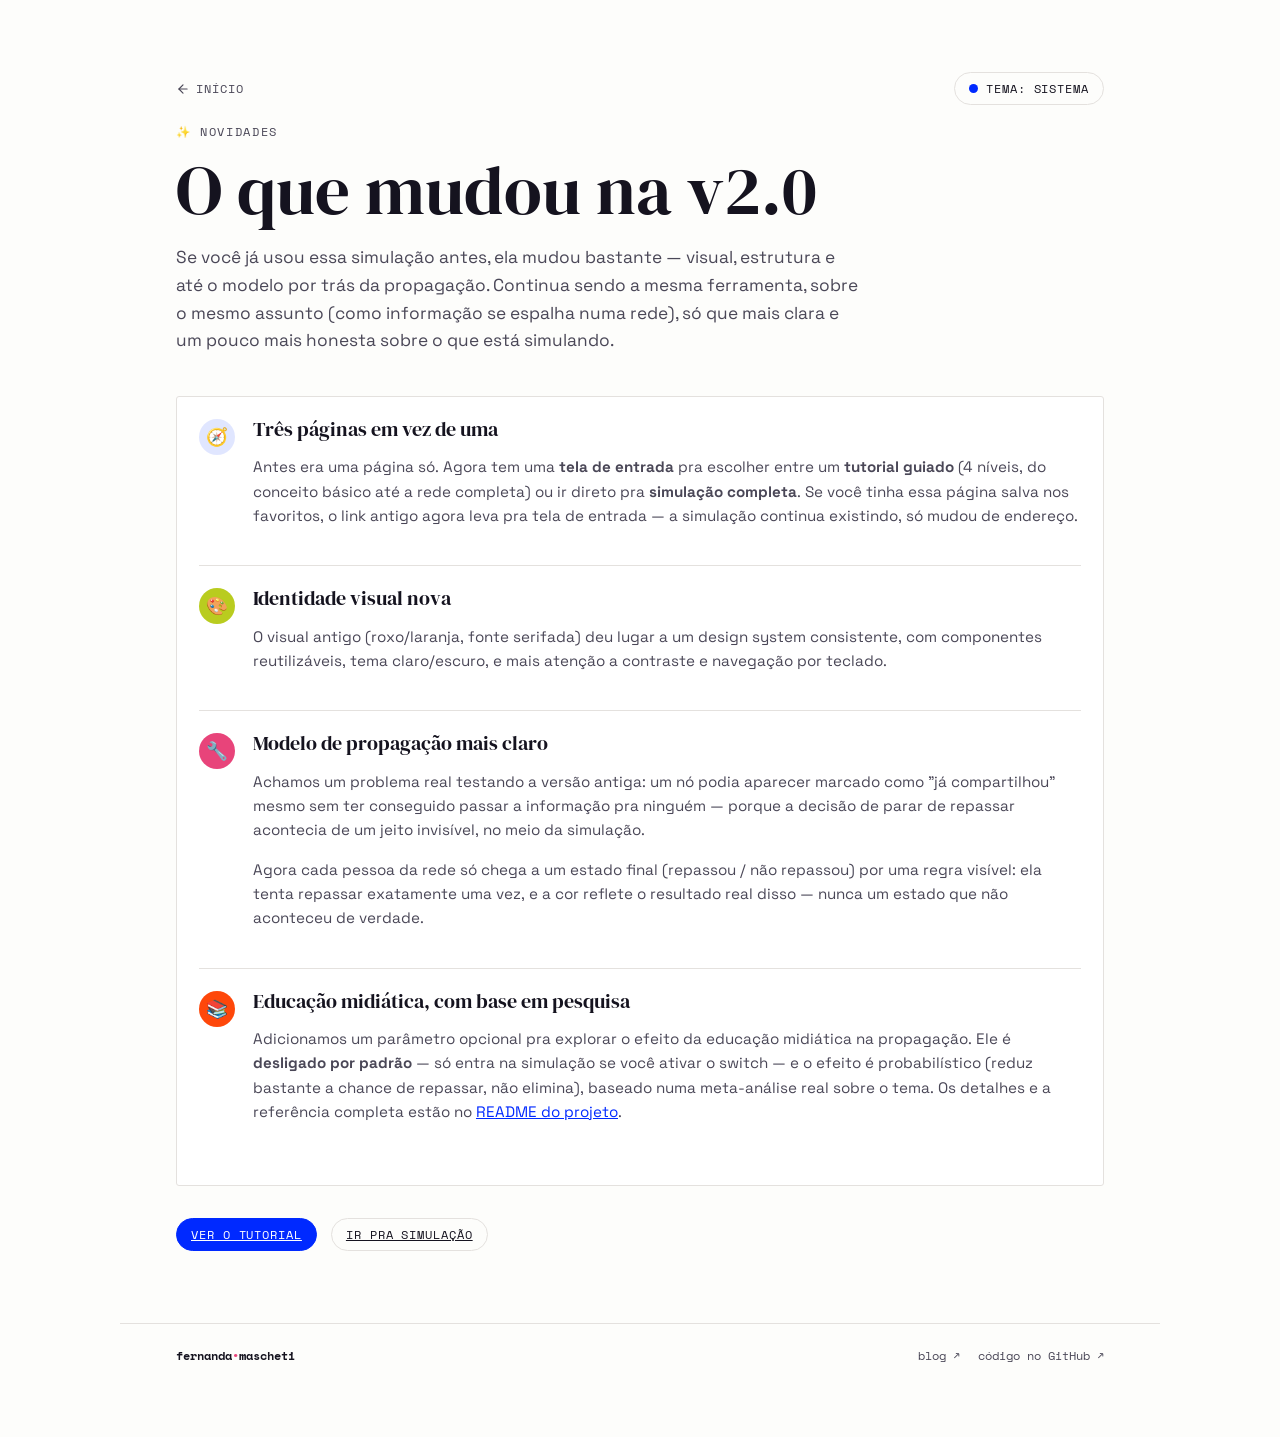
==== novidades.html @ b564b23a "v2.0: nova identidade visual, tutorial em niveis, e modelo de propagacao revisado - Reestrutura em 3" ====
<!DOCTYPE html>
<html lang="pt-br">
<head>
<meta charset="UTF-8">
<meta name="viewport" content="width=device-width, initial-scale=1.0">
<title>Novidades — Propagação de Informação</title>
<meta name="description" content="O que mudou na v2.0 da simulação de propagação de informação, e por quê.">
<link rel="preconnect" href="https://fonts.googleapis.com">
<link rel="preconnect" href="https://fonts.gstatic.com" crossorigin>
<link href="https://fonts.googleapis.com/css2?family=DM+Serif+Display:ital@0;1&family=Space+Grotesk:wght@400..700&family=Space+Mono:wght@400;700&display=swap" rel="stylesheet">
<link rel="stylesheet" href="global.css">
<link rel="stylesheet" href="components.css">
<link rel="stylesheet" href="novidades.css">
</head>
<body>

<svg style="display:none" aria-hidden="true">
  <defs>
    <symbol id="icon-arrow-left" viewBox="0 0 24 24" fill="none" stroke="currentColor" stroke-width="2" stroke-linecap="round" stroke-linejoin="round">
      <path d="M19 12H5"/><path d="m12 19-7-7 7-7"/>
    </symbol>
  </defs>
</svg>

<header class="wrap page-header">
  <div class="page-header-top">
    <a class="back-link" href="index.html"><svg class="icon" viewBox="0 0 24 24"><use href="#icon-arrow-left"/></svg>início</a>
    <button class="btn-pill" id="themeToggle" type="button">
      <span class="node-dot c-blue"></span> <span id="themeLabel">tema: sistema</span>
    </button>
  </div>
  <span class="eyebrow">✨ Novidades</span>
  <h1>O que mudou na v2.0</h1>
  <p class="lede">
    Se você já usou essa simulação antes, ela mudou bastante — visual, estrutura e até o modelo por trás da
    propagação. Continua sendo a mesma ferramenta, sobre o mesmo assunto (como informação se espalha numa rede),
    só que mais clara e um pouco mais honesta sobre o que está simulando.
  </p>
</header>

<main class="wrap">
  <div class="card">

    <div class="novidade">
      <div class="novidade-marca" style="background:hsl(228 100% 50% / .12); color:var(--brand-blue);">🧭</div>
      <div class="novidade-corpo">
        <h3>Três páginas em vez de uma</h3>
        <p>Antes era uma página só. Agora tem uma <strong>tela de entrada</strong> pra escolher entre um
        <strong>tutorial guiado</strong> (4 níveis, do conceito básico até a rede completa) ou ir direto pra
        <strong>simulação completa</strong>. Se você tinha essa página salva nos favoritos, o link antigo agora
        leva pra tela de entrada — a simulação continua existindo, só mudou de endereço.</p>
      </div>
    </div>

    <div class="novidade">
      <div class="novidade-marca" style="background:var(--lime); color:var(--lime-ink);">🎨</div>
      <div class="novidade-corpo">
        <h3>Identidade visual nova</h3>
        <p>O visual antigo (roxo/laranja, fonte serifada) deu lugar a um design system consistente, com
        componentes reutilizáveis, tema claro/escuro, e mais atenção a contraste e navegação por teclado.</p>
      </div>
    </div>

    <div class="novidade">
      <div class="novidade-marca" style="background:var(--pink); color:var(--pink-ink);">🔧</div>
      <div class="novidade-corpo">
        <h3>Modelo de propagação mais claro</h3>
        <p>Achamos um problema real testando a versão antiga: um nó podia aparecer marcado como "já compartilhou"
        mesmo sem ter conseguido passar a informação pra ninguém — porque a decisão de parar de repassar
        acontecia de um jeito invisível, no meio da simulação.</p>
        <p>Agora cada pessoa da rede só chega a um estado final (repassou / não repassou) por uma regra visível:
        ela tenta repassar exatamente uma vez, e a cor reflete o resultado real disso — nunca um estado que não
        aconteceu de verdade.</p>
      </div>
    </div>

    <div class="novidade">
      <div class="novidade-marca" style="background:var(--amber); color:var(--amber-ink);">📚</div>
      <div class="novidade-corpo">
        <h3>Educação midiática, com base em pesquisa</h3>
        <p>Adicionamos um parâmetro opcional pra explorar o efeito da educação midiática na propagação. Ele é
        <strong>desligado por padrão</strong> — só entra na simulação se você ativar o switch — e o efeito é
        probabilístico (reduz bastante a chance de repassar, não elimina), baseado numa meta-análise real sobre
        o tema. Os detalhes e a referência completa estão no
        <a href="https://github.com/femascheti/simulador-propagacao-informacao#-referência-científica">README do projeto</a>.</p>
      </div>
    </div>

  </div>

  <div class="novidades-footer-nav">
    <a class="btn-pill primary focus-ring" href="tutorial.html">Ver o tutorial</a>
    <a class="btn-pill focus-ring" href="simulacao.html">Ir pra simulação</a>
  </div>
</main>

<footer class="wrap site-footer">
  <span class="footer-brand">fernanda<span class="footer-dot">•</span>mascheti</span>
  <div class="site-footer-links">
    <a href="https://femascheti.com">blog ↗</a>
    <a href="https://github.com/femascheti/simulador-propagacao-informacao">código no GitHub ↗</a>
  </div>
</footer>

<script>
  (function () {
    const toggle = document.getElementById('themeToggle');
    const label = document.getElementById('themeLabel');
    const root = document.documentElement;
    const states = ['system', 'light', 'dark'];
    let stateIndex = 0;
    toggle.addEventListener('click', () => {
      stateIndex = (stateIndex + 1) % states.length;
      const s = states[stateIndex];
      if (s === 'system') { root.removeAttribute('data-theme'); label.textContent = 'tema: sistema'; }
      else { root.setAttribute('data-theme', s); label.textContent = 'tema: ' + (s === 'light' ? 'claro' : 'escuro'); }
    });
  })();
</script>
</body>
</html>
---- global.css ----
/* ============================================================
   Fernanda Mascheti — Design Tokens (global.css)
   Extraído do artifact "Sistema de Identidade v01"
   (https://claude.ai/code/artifact/1e1ac895-8201-4791-9dce-32bb46d02f50)
   ============================================================ */

/* ---------- fonts ----------
   DM Serif Display, Space Grotesk e Space Mono são carregadas via
   Google Fonts (<link> no <head> de cada página). Não declarar
   @font-face local aqui sem os arquivos correspondentes em /fonts —
   uma declaração local com o mesmo family/weight que falha ao
   carregar (404) some com a fonte inteira em vez de cair pro
   Google Fonts, porque o navegador não faz fallback entre
   @font-face concorrentes, só pro próximo da font-family da regra. */

/* ---------- color tokens ---------- */
:root {
  --paper: #fdfdfb;
  --paper-raised: #ffffff;
  --ink: #15131f;
  --ink-soft: #4a4757;
  --line: #e4e1de;

  --brand-blue: #0029ff;
  --brand-blue-ink: #ffffff;
  --lime: #b9cc1f;
  --lime-ink: #24280a;
  --pink: #e8447a;
  --pink-ink: #fff0f4;
  --amber: #fe470a;
  --amber-ink: #2a0a00;
  --sky: #9dcff0;
  --sky-ink: #072843;
  --sun: #fef76d;
  --sun-ink: #2a2400;

  --shadow: 220 20% 10%;
  --radius: 3px;

  /* elevação (superfícies levantadas: card hover, toast, dropdown, dialog) */
  --elevation-1: 0 1px 2px hsl(var(--shadow) / 0.06), 0 1px 1px hsl(var(--shadow) / 0.04);
  --elevation-2: 0 8px 20px -4px hsl(var(--shadow) / 0.14), 0 2px 6px -2px hsl(var(--shadow) / 0.08);
  --elevation-3: 0 20px 50px -12px hsl(var(--shadow) / 0.35);

  /* anel de foco compartilhado por botões, inputs e controles */
  --focus-ring: 0 0 0 3px hsl(228 100% 50% / 0.18);

  /* spacing scale (extraída dos paddings/gaps usados no artifact) */
  --space-1: 8px;
  --space-2: 12px;
  --space-3: 14px;
  --space-4: 18px;
  --space-5: 22px;
  --space-6: 24px;
  --space-7: 32px;
  --space-8: clamp(20px, 5vw, 56px);   /* padding lateral de página */
  --space-9: clamp(40px, 7vw, 72px);   /* padding vertical de seção */
  --space-10: clamp(50px, 9vw, 96px);  /* padding vertical do hero */

  /* type scale */
  --text-xs: 0.72rem;   /* eyebrow, .theme-toggle, labels mono */
  --text-sm: 0.78rem;   /* .card .tag, notas pequenas */
  --text-sm-alt: 0.82rem; /* .chip, swatch-meta .name */
  --text-base: 0.95rem; /* wordmark */
  --text-md: 1.05rem;   /* corpo padrão / type-sample-body */
  --text-lg: 1.08rem;   /* hero lede */
  --text-h2: clamp(1.5rem, 3vw, 2rem);      /* section-head h2 */
  --text-display-sm: clamp(1.6rem, 3.4vw, 2.5rem); /* type specimen display */
  --text-hero: clamp(2.4rem, 6vw, 4.3rem);  /* hero h1 */

  --max-content: 1040px; /* .wrap max-width */
}

@media (prefers-color-scheme: dark) {
  :root {
    --paper: #131226;
    --paper-raised: #1b1a33;
    --ink: #f3f1ff;
    --ink-soft: #b3aecf;
    --line: #322f52;
    --brand-blue: #0029ff;
    --brand-blue-ink: #ffffff;
    --lime: #d7ec3f;
    --lime-ink: #1b1e05;
    --pink: #ff7aa8;
    --pink-ink: #2a0714;
    --amber: #fe470a;
    --amber-ink: #2a0a00;
    --sky: #9dcff0;
    --sky-ink: #072843;
    --sun: #fef76d;
    --sun-ink: #2a2400;
  }
}
:root[data-theme='dark'] {
  --paper: #131226;
  --paper-raised: #1b1a33;
  --ink: #f3f1ff;
  --ink-soft: #b3aecf;
  --line: #322f52;
  --brand-blue: #0029ff;
  --brand-blue-ink: #ffffff;
  --lime: #d7ec3f;
  --lime-ink: #1b1e05;
  --pink: #ff7aa8;
  --pink-ink: #2a0714;
  --amber: #fe470a;
  --amber-ink: #2a0a00;
  --sky: #9dcff0;
  --sky-ink: #072843;
  --sun: #fef76d;
  --sun-ink: #2a2400;
}
:root[data-theme='light'] {
  --paper: #fdfdfb;
  --paper-raised: #ffffff;
  --ink: #15131f;
  --ink-soft: #4a4757;
  --line: #e4e1de;
  --brand-blue: #0029ff;
  --brand-blue-ink: #ffffff;
  --lime: #b9cc1f;
  --lime-ink: #24280a;
  --pink: #e8447a;
  --pink-ink: #fff0f4;
  --amber: #fe470a;
  --amber-ink: #2a0a00;
  --sky: #9dcff0;
  --sky-ink: #072843;
  --sun: #fef76d;
  --sun-ink: #2a2400;
}

/* ---------- base reset & typography ---------- */
* { box-sizing: border-box; }

html, body {
  margin: 0;
  background: var(--paper);
  color: var(--ink);
  font-family: 'Space Grotesk', ui-sans-serif, sans-serif;
  -webkit-font-smoothing: antialiased;
  overflow-x: hidden;
  transition: background .3s ease, color .3s ease;
}

::selection { background: var(--lime); color: var(--lime-ink); }

a { color: var(--brand-blue); }

h1, h2, h3 {
  font-family: 'DM Serif Display', ui-serif, Georgia, serif;
  font-weight: 400;
  line-height: 1.05;
  text-wrap: balance;
  margin: 0;
}

.eyebrow {
  font-family: 'Space Mono', ui-monospace, monospace;
  font-size: var(--text-xs);
  letter-spacing: 0.14em;
  text-transform: uppercase;
  color: var(--ink-soft);
}

.wrap {
  max-width: var(--max-content);
  margin: 0 auto;
  padding: 0 var(--space-8);
}

/* ---------- border radius tokens em uso ---------- */
.radius-card { border-radius: var(--radius); }   /* cards, swatches */
.radius-pill { border-radius: 999px; }           /* botões, chips, toggle */
.radius-circle { border-radius: 50%; }           /* dots do grafo, avatar */

/* ---------- componentes-base (tokens aplicados) ---------- */

/* dot/node — usado no motivo de constelação (hero, chips, bullets de tag) */
.node-dot {
  display: inline-block;
  width: 9px;
  height: 9px;
  border-radius: 50%;
}
.node-dot.c-lime  { background: var(--lime); }
.node-dot.c-pink  { background: var(--pink); }
.node-dot.c-amber { background: var(--amber); }
.node-dot.c-sky   { background: var(--sky); }
.node-dot.c-sun   { background: var(--sun); }
.node-dot.c-blue  { background: var(--brand-blue); }
.node-dot.c-paper { background: var(--paper-raised); border: 1px solid var(--ink-soft); }

/* chip / badge (tags de categoria: Design Instrucional, Dados, Produto...) */
.chip {
  display: inline-flex;
  align-items: center;
  gap: var(--space-1);
  padding: 9px 16px 9px 12px;
  border-radius: 999px;
  border: 1px solid var(--line);
  font-family: 'Space Mono', monospace;
  font-size: var(--text-sm-alt);
  background: var(--paper-raised);
}

/* card de projeto/categoria */
.card {
  position: relative;
  border: 1px solid var(--line);
  border-radius: var(--radius);
  padding: var(--space-5) var(--space-5) var(--space-6);
  background: var(--paper-raised);
  transition: border-color .2s ease, transform .2s ease;
}
.card:hover { transform: translateY(-3px); box-shadow: var(--elevation-2); }

/* botão pill (ex: toggle de tema, CTA outline) */
.btn-pill {
  font-family: 'Space Mono', monospace;
  font-size: var(--text-xs);
  letter-spacing: 0.08em;
  text-transform: uppercase;
  background: none;
  border: 1px solid var(--line);
  color: var(--ink);
  padding: 7px 14px;
  border-radius: 999px;
  cursor: pointer;
  display: inline-flex;
  align-items: center;
  gap: var(--space-1);
}
.btn-pill:hover { border-color: var(--ink-soft); }
.btn-pill:focus { outline: none; }
.btn-pill:focus-visible { border-color: var(--brand-blue); box-shadow: var(--focus-ring); }
.btn-pill:disabled { opacity: 0.5; cursor: not-allowed; }
.btn-pill:disabled:hover { border-color: var(--line); }

/* variante preenchida — ação principal */
.btn-pill.primary { background: var(--brand-blue); color: var(--brand-blue-ink); border-color: var(--brand-blue); }
.btn-pill.primary:hover { background: var(--brand-blue); border-color: var(--brand-blue); filter: brightness(0.92); }
.btn-pill.primary:disabled:hover { filter: none; }
---- components.css ----
/* ============================================================
   Fernanda Mascheti — Design System (components.css)
   Componentes de UI construídos sobre os tokens de global.css.
   Adaptados visualmente do shadcn/ui pro sistema de identidade
   (DM Serif Display / Space Grotesk / Space Mono, radius=3px,
   pills=999px, paleta lime/pink/amber/sky/sun sobre brand-blue).
   Importar global.css ANTES deste arquivo.
   ============================================================ */

/* ---------- ícones (sprite Lucide definido em design-system.html) ---------- */
.icon {
  width: 16px; height: 16px;
  flex: none;
  display: inline-block;
  vertical-align: middle;
}

/* ---------- foco (padrão compartilhado por inputs, botões e controles) ----------
   outline vai pra none incondicionalmente em :focus (clique de mouse não deve
   mostrar o outline nativo do navegador, que ignora nosso border-radius); o
   anel customizado só aparece em :focus-visible (navegação por teclado). */
.focus-ring:focus,
.checkbox input:focus ~ .checkbox-box,
.switch input:focus ~ .switch-track,
.input:focus,
.textarea:focus,
.select:focus,
.slider input[type="range"]:focus,
.carousel-btn:focus,
.carousel-dot:focus,
.dialog-close:focus,
.calendar-nav:focus,
.calendar-day:focus,
.toast-close:focus,
.tabs-trigger:focus,
.accordion-trigger:focus,
.sidebar-item:focus,
.stepper-btn:focus {
  outline: none;
}
.focus-ring:focus-visible,
.checkbox input:focus-visible ~ .checkbox-box,
.switch input:focus-visible ~ .switch-track,
.input:focus-visible,
.textarea:focus-visible,
.select:focus-visible,
.slider input[type="range"]:focus-visible,
.carousel-btn:focus-visible,
.carousel-dot:focus-visible,
.dialog-close:focus-visible,
.calendar-nav:focus-visible,
.calendar-day:focus-visible,
.toast-close:focus-visible,
.tabs-trigger:focus-visible,
.accordion-trigger:focus-visible,
.sidebar-item:focus-visible,
.stepper-btn:focus-visible {
  border-color: var(--brand-blue);
  box-shadow: var(--focus-ring);
}

/* ============================================================
   CALENDAR (movido de design-system.html — era componente real,
   não markup de demonstração da página)
   ============================================================ */
.calendar {
  background: var(--paper-raised);
  border: 1px solid var(--line);
  border-radius: var(--radius);
  padding: var(--space-4);
  width: fit-content;
}
.calendar-header {
  display: flex;
  align-items: center;
  justify-content: space-between;
  gap: var(--space-3);
  margin-bottom: var(--space-3);
}
.calendar-title {
  font-family: 'Space Grotesk', sans-serif;
  font-weight: 700;
  font-size: var(--text-base);
  text-transform: capitalize;
}
.calendar-nav {
  width: 26px; height: 26px;
  border-radius: 50%;
  border: 1px solid var(--line);
  background: none;
  color: var(--ink);
  cursor: pointer;
  display: flex;
  align-items: center;
  justify-content: center;
  font-size: 0.9rem;
  line-height: 1;
  padding: 0;
}
.calendar-nav:hover { border-color: var(--ink-soft); }
.calendar-grid {
  display: grid;
  grid-template-columns: 30px repeat(7, 32px);
  gap: 2px;
}
.calendar-weekhead, .calendar-weeknum {
  font-family: 'Space Mono', monospace;
  font-size: var(--text-xs);
  color: var(--ink-soft);
  text-align: center;
  display: flex;
  align-items: center;
  justify-content: center;
}
.calendar-weekhead { text-transform: uppercase; padding-bottom: 4px; }
.calendar-weeknum { border-right: 1px solid var(--line); margin-right: 2px; }
.calendar-day {
  width: 32px; height: 32px;
  border: 1px solid transparent;
  background: none;
  border-radius: 50%;
  font-family: 'Space Mono', monospace;
  font-size: var(--text-sm-alt);
  color: var(--ink);
  cursor: pointer;
  display: flex;
  align-items: center;
  justify-content: center;
}
.calendar-day:hover { background: var(--line); }
.calendar-day.outside { color: var(--ink-soft); opacity: 0.45; }
.calendar-day.today { border-color: var(--brand-blue); font-weight: 700; }
.calendar-day.selected { background: var(--brand-blue); color: var(--brand-blue-ink); font-weight: 700; }
.calendar-legend {
  display: flex;
  flex-wrap: wrap;
  gap: var(--space-4);
  margin-top: var(--space-3);
  font-family: 'Space Mono', monospace;
  font-size: var(--text-xs);
  color: var(--ink-soft);
}
.calendar-legend .swatch-dot {
  display: inline-block;
  width: 9px; height: 9px;
  border-radius: 50%;
  margin-right: 5px;
  vertical-align: middle;
}

/* ============================================================
   CHECKBOX
   ============================================================ */
.checkbox {
  display: inline-flex;
  align-items: center;
  gap: var(--space-2);
  cursor: pointer;
  font-size: var(--text-md);
  color: var(--ink);
}
.checkbox input {
  position: absolute;
  width: 1px; height: 1px;
  margin: -1px;
  overflow: hidden;
  clip: rect(0,0,0,0);
}
.checkbox-box {
  flex: none;
  width: 18px; height: 18px;
  border: 1px solid var(--line);
  border-radius: var(--radius);
  background: var(--paper-raised);
  display: flex;
  align-items: center;
  justify-content: center;
  transition: background .15s ease, border-color .15s ease;
}
.checkbox-box svg {
  width: 12px; height: 12px;
  opacity: 0;
  transform: scale(0.6);
  transition: opacity .12s ease, transform .12s ease;
}
.checkbox:hover .checkbox-box { border-color: var(--ink-soft); }
.checkbox input:checked ~ .checkbox-box {
  background: var(--pink);
  border-color: var(--pink);
}
.checkbox:hover input:checked ~ .checkbox-box { border-color: var(--pink); filter: brightness(0.92); }
.checkbox input:checked ~ .checkbox-box svg { opacity: 1; transform: scale(1); }
.checkbox input:disabled ~ .checkbox-box { opacity: 0.5; cursor: not-allowed; }
.checkbox:has(input:disabled) { cursor: not-allowed; color: var(--ink-soft); }
.checkbox:has(input:disabled):hover .checkbox-box { border-color: var(--line); }

/* ============================================================
   CARD — subcomponentes (o .card base já existe em global.css)
   ============================================================ */
.card-header { margin-bottom: var(--space-3); }
.card-title {
  font-family: 'DM Serif Display', serif;
  font-weight: 400;
  font-size: 1.4rem;
  margin: 0;
}
.card-description {
  font-size: var(--text-sm);
  color: var(--ink-soft);
  margin-top: var(--space-1);
  line-height: 1.5;
}
.card-content { font-size: var(--text-base); color: var(--ink-soft); line-height: 1.55; }
.card-footer {
  display: flex;
  align-items: center;
  gap: var(--space-3);
  margin-top: var(--space-5);
  padding-top: var(--space-4);
  border-top: 1px solid var(--line);
}

/* ============================================================
   CAROUSEL
   ============================================================ */
.carousel { position: relative; }
.carousel-viewport { overflow: hidden; }
.carousel-track {
  display: flex;
  transition: transform .35s ease;
}
.carousel-slide { flex: 0 0 100%; min-width: 0; }
.carousel-controls {
  display: flex;
  align-items: center;
  justify-content: space-between;
  margin-top: var(--space-4);
}
.carousel-btn {
  width: 32px; height: 32px;
  border-radius: 50%;
  border: 1px solid var(--line);
  background: var(--paper-raised);
  color: var(--ink);
  cursor: pointer;
  display: flex;
  align-items: center;
  justify-content: center;
  font-size: 1rem;
  line-height: 1;
}
.carousel-btn:hover { border-color: var(--ink-soft); }
.carousel-btn:disabled { opacity: 0.35; cursor: not-allowed; }
.carousel-dots { display: flex; gap: 7px; }
.carousel-dot {
  width: 7px; height: 7px;
  border-radius: 50%;
  border: none;
  background: var(--line);
  cursor: pointer;
  padding: 0;
}
.carousel-dot:hover { background: var(--ink-soft); }
.carousel-dot.active { background: var(--amber); }
.carousel-dot.active:hover { background: var(--amber); filter: brightness(0.9); }

/* ============================================================
   ALERT
   ============================================================ */
.alert {
  display: flex;
  gap: var(--space-3);
  border: 1px solid var(--line);
  border-radius: var(--radius);
  background: var(--paper-raised);
  padding: var(--space-4) var(--space-5);
  border-left: 3px solid var(--brand-blue);
}
.alert-icon { flex: none; width: 18px; height: 18px; margin-top: 2px; color: var(--brand-blue); }
.alert-title {
  font-family: 'Space Grotesk', sans-serif;
  font-weight: 700;
  font-size: var(--text-base);
  margin: 0;
}
.alert-description {
  font-size: var(--text-sm);
  color: var(--ink-soft);
  margin-top: 2px;
  line-height: 1.5;
}
.alert.alert-destructive { border-left-color: var(--pink); }
.alert.alert-destructive .alert-icon { color: var(--pink); }
.alert.alert-success { border-left-color: var(--lime); }
.alert.alert-success .alert-icon { color: var(--lime); }
.alert.alert-warning { border-left-color: var(--amber); }
.alert.alert-warning .alert-icon { color: var(--amber); }

/* ============================================================
   ACCORDION
   ============================================================ */
.accordion { border-top: 1px solid var(--line); }
.accordion-item { border-bottom: 1px solid var(--line); }
.accordion-trigger {
  width: 100%;
  display: flex;
  align-items: center;
  justify-content: space-between;
  gap: var(--space-3);
  background: none;
  border: none;
  cursor: pointer;
  padding: var(--space-4) 2px;
  font-family: 'Space Grotesk', sans-serif;
  font-size: var(--text-md);
  font-weight: 700;
  color: var(--ink);
  text-align: left;
}
.accordion-trigger:hover { color: var(--brand-blue); }
.accordion-trigger:hover .chevron { color: var(--brand-blue); }
.accordion-trigger .chevron {
  flex: none;
  width: 14px; height: 14px;
  transition: transform .2s ease;
  color: var(--ink-soft);
}
.accordion-item.open .accordion-trigger .chevron { transform: rotate(180deg); }
.accordion-panel {
  display: grid;
  grid-template-rows: 0fr;
  transition: grid-template-rows .2s ease;
}
.accordion-item.open .accordion-panel { grid-template-rows: 1fr; }
.accordion-panel-inner { overflow: hidden; }
.accordion-content {
  padding: 0 2px var(--space-4);
  font-size: var(--text-base);
  color: var(--ink-soft);
  line-height: 1.6;
}

/* ============================================================
   AVATAR
   ============================================================ */
.avatar {
  position: relative;
  flex: none;
  width: 40px; height: 40px;
  border-radius: 50%;
  overflow: hidden;
  background: var(--line);
  display: inline-flex;
  align-items: center;
  justify-content: center;
}
.avatar img { width: 100%; height: 100%; object-fit: cover; }
.avatar-fallback {
  font-family: 'Space Mono', monospace;
  font-size: var(--text-sm);
  font-weight: 700;
  color: var(--ink-soft);
}
.avatar-group { display: flex; }
.avatar-group .avatar { border: 2px solid var(--paper); margin-left: -10px; }
.avatar-group .avatar:first-child { margin-left: 0; }
.avatar.sm { width: 28px; height: 28px; }
.avatar.lg { width: 56px; height: 56px; }

/* ============================================================
   BUTTON GROUP
   ============================================================ */
.btn-group {
  display: inline-flex;
  align-self: flex-start;
  border: 1px solid var(--line);
  border-radius: 999px;
  overflow: hidden;
}
.btn-group .btn-pill {
  border: none;
  border-radius: 0;
  position: relative;
}
.btn-group .btn-pill:not(:last-child)::after {
  content: '';
  position: absolute;
  right: 0; top: 20%;
  height: 60%;
  width: 1px;
  background: var(--line);
}
.btn-group .btn-pill.active { background: var(--brand-blue); color: var(--brand-blue-ink); }

/* ============================================================
   BUBBLE (chat message)
   ============================================================ */
.bubble-row { display: flex; margin-bottom: var(--space-2); }
.bubble-row.out { justify-content: flex-end; }
.bubble {
  max-width: 70%;
  padding: var(--space-2) var(--space-3);
  border-radius: 14px;
  font-size: var(--text-base);
  line-height: 1.45;
  background: var(--paper-raised);
  border: 1px solid var(--line);
  border-bottom-left-radius: 3px;
}
.bubble-row.out .bubble {
  background: var(--brand-blue);
  color: var(--brand-blue-ink);
  border-color: var(--brand-blue);
  border-bottom-left-radius: 14px;
  border-bottom-right-radius: 3px;
}
.bubble-meta {
  display: block;
  font-family: 'Space Mono', monospace;
  font-size: var(--text-xs);
  color: var(--ink-soft);
  margin-top: 3px;
  opacity: 0.8;
}
.bubble-row.out .bubble-meta { color: var(--brand-blue-ink); opacity: 0.75; }

/* ============================================================
   DIALOG
   ============================================================ */
.dialog-overlay {
  position: fixed; inset: 0;
  background: hsl(var(--shadow) / 0.45);
  display: none;
  align-items: center;
  justify-content: center;
  padding: var(--space-5);
  z-index: 100;
}
.dialog-overlay.open { display: flex; }
.dialog {
  width: 100%;
  max-width: 420px;
  background: var(--paper-raised);
  border: 1px solid var(--line);
  border-radius: var(--radius);
  padding: var(--space-6);
  box-shadow: var(--elevation-3);
}
.dialog-header { margin-bottom: var(--space-4); }
.dialog-title {
  font-family: 'DM Serif Display', serif;
  font-weight: 400;
  font-size: 1.5rem;
  margin: 0;
}
.dialog-description { font-size: var(--text-sm); color: var(--ink-soft); margin-top: var(--space-1); line-height: 1.5; }
.dialog-body { font-size: var(--text-base); color: var(--ink-soft); line-height: 1.55; }
.dialog-footer {
  display: flex;
  justify-content: flex-end;
  gap: var(--space-3);
  margin-top: var(--space-6);
}
.dialog-close {
  position: absolute;
  top: var(--space-4); right: var(--space-4);
  width: 26px; height: 26px;
  border-radius: 50%;
  border: 1px solid var(--line);
  background: none;
  color: var(--ink);
  cursor: pointer;
  display: flex; align-items: center; justify-content: center;
}
.dialog { position: relative; }
.dialog-close:hover { border-color: var(--ink-soft); }

/* ============================================================
   FIELD (wrapper de formulário: label + control + help/error)
   ============================================================ */
.field { display: flex; flex-direction: column; gap: var(--space-3); }
.field-label {
  font-family: 'Space Grotesk', sans-serif;
  font-size: var(--text-sm-alt);
  font-weight: 700;
  color: var(--ink);
}
.field-label .optional {
  font-family: 'Space Mono', monospace;
  font-weight: 400;
  font-size: var(--text-xs);
  color: var(--ink-soft);
  text-transform: uppercase;
  margin-left: 6px;
}
.field-description { font-size: var(--text-sm); color: var(--ink-soft); line-height: 1.4; }
.field-error { font-size: var(--text-sm); color: var(--pink); line-height: 1.4; }
.field.has-error .input,
.field.has-error .textarea { border-color: var(--pink); }

/* ============================================================
   INPUT
   ============================================================ */
.input {
  width: 100%;
  font-family: 'Space Grotesk', sans-serif;
  font-size: var(--text-base);
  color: var(--ink);
  background: var(--paper-raised);
  border: 1px solid var(--line);
  border-radius: var(--radius);
  padding: 10px 12px;
  transition: border-color .15s ease, box-shadow .15s ease;
}
.input:hover:not(:disabled):not(:focus-visible) { border-color: var(--ink-soft); }
.input::placeholder { color: var(--ink-soft); opacity: 0.75; }
.input:disabled { opacity: 0.55; cursor: not-allowed; }
.input-group { position: relative; display: flex; align-items: center; }
.input-group .input { padding-left: 34px; }
.input-group .input-icon {
  position: absolute; left: 11px;
  width: 15px; height: 15px;
  color: var(--ink-soft);
  pointer-events: none;
}

/* ============================================================
   SELECT
   ============================================================ */
.select-wrap { position: relative; display: flex; }
.select {
  width: 100%;
  appearance: none;
  -webkit-appearance: none;
  font-family: 'Space Grotesk', sans-serif;
  font-size: var(--text-base);
  color: var(--ink);
  background: var(--paper-raised);
  border: 1px solid var(--line);
  border-radius: var(--radius);
  padding: 10px 34px 10px 12px;
  cursor: pointer;
  transition: border-color .15s ease, box-shadow .15s ease;
}
.select-wrap .icon {
  position: absolute;
  right: 11px; top: 50%;
  transform: translateY(-50%);
  color: var(--ink-soft);
  pointer-events: none;
}
.select:hover:not(:disabled):not(:focus-visible) { border-color: var(--ink-soft); }
.select:disabled { opacity: 0.55; cursor: not-allowed; }
.select:disabled ~ .icon { opacity: 0.55; }

/* ============================================================
   TEXTAREA
   ============================================================ */
.textarea {
  width: 100%;
  min-height: 96px;
  resize: vertical;
  font-family: 'Space Grotesk', sans-serif;
  font-size: var(--text-base);
  color: var(--ink);
  background: var(--paper-raised);
  border: 1px solid var(--line);
  border-radius: var(--radius);
  padding: 10px 12px;
  line-height: 1.5;
  transition: border-color .15s ease, box-shadow .15s ease;
}
.textarea:hover:not(:disabled):not(:focus-visible) { border-color: var(--ink-soft); }
.textarea::placeholder { color: var(--ink-soft); opacity: 0.75; }
.textarea:disabled { opacity: 0.55; cursor: not-allowed; resize: none; }

/* ============================================================
   SWITCH
   ============================================================ */
.switch {
  display: inline-flex;
  align-items: center;
  gap: var(--space-2);
  cursor: pointer;
  font-size: var(--text-md);
}
.switch input {
  position: absolute;
  width: 1px; height: 1px;
  margin: -1px;
  overflow: hidden;
  clip: rect(0,0,0,0);
}
.switch-track {
  flex: none;
  width: 38px; height: 22px;
  border-radius: 999px;
  background: var(--line);
  border: 1px solid var(--line);
  position: relative;
  transition: background .15s ease, border-color .15s ease;
}
.switch-thumb {
  position: absolute;
  top: 2px; left: 2px;
  width: 16px; height: 16px;
  border-radius: 50%;
  background: var(--paper-raised);
  box-shadow: 0 1px 2px hsl(var(--shadow) / 0.3);
  transition: transform .15s ease;
}
.switch:hover .switch-track { border-color: var(--ink-soft); }
.switch input:checked ~ .switch-track { background: var(--lime); border-color: var(--lime); }
.switch:hover input:checked ~ .switch-track { filter: brightness(0.94); border-color: var(--lime); }
.switch input:checked ~ .switch-track .switch-thumb { transform: translateX(16px); }
.switch input:disabled ~ .switch-track { opacity: 0.5; cursor: not-allowed; }
.switch:has(input:disabled) { cursor: not-allowed; }
.switch:has(input:disabled):hover .switch-track { border-color: var(--line); }

/* ============================================================
   SLIDER
   ============================================================ */
.slider { display: flex; flex-direction: column; gap: var(--space-2); }
.slider-row { display: flex; align-items: center; gap: var(--space-3); position: relative; }
.slider-value {
  font-family: 'Space Mono', monospace;
  font-size: var(--text-sm-alt);
  color: var(--ink-soft);
  min-width: 2.5ch;
  text-align: right;
}
.slider-edge {
  flex: none;
  font-family: 'Space Mono', monospace;
  font-size: var(--text-xs);
  color: var(--ink-soft);
}
.slider input[type="range"] {
  -webkit-appearance: none;
  appearance: none;
  flex: 1 1 auto;
  width: auto;
  height: 4px;
  border-radius: 999px;
  background: linear-gradient(to right, var(--amber) 0%, var(--amber) var(--fill, 50%), var(--line) var(--fill, 50%), var(--line) 100%);
  cursor: pointer;
}
.slider input[type="range"]::-webkit-slider-thumb {
  -webkit-appearance: none;
  width: 16px; height: 16px;
  border-radius: 50%;
  background: var(--paper-raised);
  border: 2px solid var(--amber);
  box-shadow: 0 1px 2px hsl(var(--shadow) / 0.3);
  cursor: pointer;
}
.slider input[type="range"]::-moz-range-thumb {
  width: 16px; height: 16px;
  border-radius: 50%;
  background: var(--paper-raised);
  border: 2px solid var(--amber);
  cursor: pointer;
}
.slider input[type="range"]::-moz-range-track {
  height: 4px;
  border-radius: 999px;
  background: var(--line);
}
.slider input[type="range"]::-moz-range-progress {
  height: 4px;
  border-radius: 999px;
  background: var(--amber);
}
.slider input[type="range"]:hover::-webkit-slider-thumb { filter: brightness(0.94); }
.slider input[type="range"]:disabled { opacity: 0.5; cursor: not-allowed; filter: grayscale(0.4); }
.slider input[type="range"]:disabled::-webkit-slider-thumb { cursor: not-allowed; }

/* ============================================================
   STEPPER (contador +/-)
   ============================================================ */
.stepper {
  display: inline-flex;
  align-items: stretch;
  align-self: flex-start;
  border: 1px solid var(--line);
  border-radius: 999px;
  overflow: hidden;
}
.stepper-btn {
  width: 44px;
  padding: 11px 0;
  display: flex;
  align-items: center;
  justify-content: center;
  background: none;
  border: none;
  color: var(--ink);
  font-family: 'Space Mono', monospace;
  font-size: 1.3rem;
  line-height: 1;
  cursor: pointer;
}
.stepper-btn:hover:not(:disabled) { background: var(--line); }
.stepper-btn:disabled { opacity: 0.35; cursor: not-allowed; }
.stepper-value {
  min-width: 54px;
  display: flex;
  align-items: center;
  justify-content: center;
  font-size: var(--text-base);
  font-family: 'Space Mono', monospace;
  font-weight: 700;
  font-size: var(--text-sm-alt);
  border-left: 1px solid var(--line);
  border-right: 1px solid var(--line);
  padding: 0 6px;
}

/* ============================================================
   TOOLTIP
   ============================================================ */
.tooltip {
  position: absolute;
  bottom: 100%;
  left: 0;
  transform: translate(-50%, -8px);
  background: var(--ink);
  color: var(--paper);
  font-family: 'Space Mono', monospace;
  font-size: var(--text-xs);
  padding: 3px 7px;
  border-radius: var(--radius);
  white-space: nowrap;
  pointer-events: none;
  opacity: 0;
  transition: opacity .12s ease, transform .12s ease;
  z-index: 20;
}
.tooltip.visible { opacity: 1; transform: translate(-50%, -12px); }
.tooltip::after {
  content: '';
  position: absolute;
  top: 100%;
  left: 50%;
  transform: translateX(-50%);
  border: 4px solid transparent;
  border-top-color: var(--ink);
}

/* ============================================================
   SIDEBAR
   ============================================================ */
.sidebar {
  width: 240px;
  background: var(--paper-raised);
  border: 1px solid var(--line);
  border-radius: var(--radius);
  display: flex;
  flex-direction: column;
  overflow: hidden;
}
.sidebar-header {
  padding: var(--space-4) var(--space-4);
  border-bottom: 1px solid var(--line);
  font-family: 'Space Mono', monospace;
  font-weight: 700;
  font-size: var(--text-sm-alt);
  letter-spacing: 0.04em;
}
.sidebar-nav { padding: var(--space-2); display: flex; flex-direction: column; gap: 2px; flex: 1; }
.sidebar-group-label {
  font-family: 'Space Mono', monospace;
  font-size: var(--text-xs);
  letter-spacing: 0.08em;
  text-transform: uppercase;
  color: var(--ink-soft);
  padding: var(--space-3) var(--space-2) var(--space-1);
}
.sidebar-item {
  display: flex;
  align-items: center;
  gap: var(--space-2);
  padding: 8px var(--space-2);
  border-radius: var(--radius);
  color: var(--ink);
  text-decoration: none;
  font-size: var(--text-sm-alt);
  border: none;
  background: none;
  cursor: pointer;
  text-align: left;
  width: 100%;
}
.sidebar-item:hover { background: var(--line); }
.sidebar-item.active { background: var(--brand-blue); color: var(--brand-blue-ink); }
.sidebar-item .icon { width: 15px; height: 15px; flex: none; }
.sidebar-footer {
  padding: var(--space-3) var(--space-4);
  border-top: 1px solid var(--line);
  display: flex;
  align-items: center;
  gap: var(--space-2);
  font-size: var(--text-sm);
  color: var(--ink-soft);
}

/* ============================================================
   TABLE
   ============================================================ */
.table-wrap { border: 1px solid var(--line); border-radius: var(--radius); overflow: hidden; }
.table { width: 100%; border-collapse: collapse; font-size: var(--text-sm-alt); }
.table thead { background: var(--paper-raised); }
.table th {
  text-align: left;
  font-family: 'Space Mono', monospace;
  font-size: var(--text-xs);
  letter-spacing: 0.06em;
  text-transform: uppercase;
  color: var(--ink-soft);
  padding: var(--space-3) var(--space-4);
  border-bottom: 1px solid var(--line);
}
.table td {
  padding: var(--space-3) var(--space-4);
  border-bottom: 1px solid var(--line);
  color: var(--ink);
}
.table tbody tr:last-child td { border-bottom: none; }
.table tbody tr:hover { background: var(--paper-raised); }
.table tfoot td {
  font-family: 'Space Mono', monospace;
  font-size: var(--text-sm);
  color: var(--ink-soft);
  padding: var(--space-3) var(--space-4);
}

/* ============================================================
   TABS
   ============================================================ */
.tabs-list {
  display: inline-flex;
  gap: 2px;
  border-bottom: 1px solid var(--line);
}
.tabs-trigger {
  background: none;
  border: none;
  border-bottom: 2px solid transparent;
  cursor: pointer;
  padding: var(--space-2) var(--space-4);
  font-family: 'Space Grotesk', sans-serif;
  font-size: var(--text-sm-alt);
  font-weight: 700;
  color: var(--ink-soft);
  margin-bottom: -1px;
}
.tabs-trigger:hover { color: var(--ink); border-bottom-color: var(--line); }
.tabs-trigger.active { color: var(--ink); border-bottom-color: var(--sky); }
.tabs-trigger:disabled { color: var(--ink-soft); opacity: 0.5; cursor: not-allowed; }
.tabs-trigger:disabled:hover { border-bottom-color: transparent; }
.tabs-panel { display: none; padding: var(--space-5) 0; }
.tabs-panel.active { display: block; }

/* ============================================================
   TOAST
   ============================================================ */
.toast-viewport {
  position: fixed;
  bottom: var(--space-6);
  right: var(--space-6);
  display: flex;
  flex-direction: column;
  gap: var(--space-2);
  z-index: 200;
  width: min(340px, calc(100vw - 2 * var(--space-6)));
}
.toast {
  display: flex;
  align-items: flex-start;
  gap: var(--space-3);
  background: var(--paper-raised);
  border: 1px solid var(--line);
  border-left: 3px solid var(--brand-blue);
  border-radius: var(--radius);
  padding: var(--space-3) var(--space-4);
  box-shadow: var(--elevation-2);
  animation: toast-in .2s ease;
}
.toast.toast-success { border-left-color: var(--lime); }
.toast.toast-destructive { border-left-color: var(--pink); }
.toast-title { font-family: 'Space Grotesk', sans-serif; font-weight: 700; font-size: var(--text-sm-alt); margin: 0; }
.toast-description { font-size: var(--text-sm); color: var(--ink-soft); margin-top: 2px; }
.toast-close {
  margin-left: auto;
  background: none;
  border: none;
  color: var(--ink-soft);
  cursor: pointer;
  display: flex;
  align-items: center;
  padding: 2px 0 0 var(--space-2);
  border-radius: var(--radius);
}
.toast-close:hover { color: var(--ink); }
@keyframes toast-in {
  from { opacity: 0; transform: translateY(8px); }
  to { opacity: 1; transform: translateY(0); }
}
---- novidades.css ----
/* ============================================================
   Novidades — Propagação de Informação
   ============================================================ */

body { padding-bottom: var(--space-9); }

.page-header { padding-top: var(--space-9); padding-bottom: var(--space-6); }
.page-header-top {
  display: flex;
  align-items: center;
  justify-content: space-between;
  gap: var(--space-4);
  margin-bottom: var(--space-4);
}
.back-link {
  display: inline-flex;
  align-items: center;
  gap: 6px;
  font-family: 'Space Mono', monospace;
  font-size: var(--text-xs);
  letter-spacing: 0.08em;
  text-transform: uppercase;
  color: var(--ink-soft);
  text-decoration: none;
}
.back-link:hover { color: var(--brand-blue); }
.back-link .icon { width: 14px; height: 14px; }
.page-header > .eyebrow { display: block; margin-bottom: var(--space-3); }
.page-header h1 { font-size: var(--text-hero); max-width: 26ch; }
.lede { font-size: var(--text-lg); color: var(--ink-soft); line-height: 1.6; margin-top: var(--space-4); max-width: 62ch; }

.novidade {
  display: flex;
  gap: var(--space-4);
  padding: var(--space-5) 0;
  border-top: 1px solid var(--line);
}
.novidade:first-of-type { border-top: none; padding-top: 0; }
.novidade-marca { flex: none; width: 36px; height: 36px; border-radius: 50%; display: flex; align-items: center; justify-content: center; font-size: 1.1rem; }
.novidade-corpo h3 {
  font-family: 'DM Serif Display', serif;
  font-weight: 400;
  font-size: 1.25rem;
  margin-bottom: var(--space-1);
}
.novidade-corpo p { font-size: var(--text-base); color: var(--ink-soft); line-height: 1.6; }
.novidade-corpo p + p { margin-top: var(--space-2); }

.novidades-footer-nav {
  display: flex;
  gap: var(--space-3);
  margin-top: var(--space-7);
  flex-wrap: wrap;
}

.site-footer {
  display: flex;
  align-items: center;
  justify-content: space-between;
  gap: var(--space-4);
  flex-wrap: wrap;
  margin-top: var(--space-9);
  padding-top: var(--space-5);
  border-top: 1px solid var(--line);
  font-family: 'Space Mono', monospace;
  font-size: var(--text-sm);
  color: var(--ink-soft);
}
.site-footer-links { display: flex; gap: var(--space-4); flex-wrap: wrap; }
.site-footer a { color: var(--ink-soft); text-decoration: none; }
.site-footer a:hover { color: var(--brand-blue); }
.footer-brand { font-weight: 700; color: var(--ink); }
.footer-dot { color: var(--pink); }
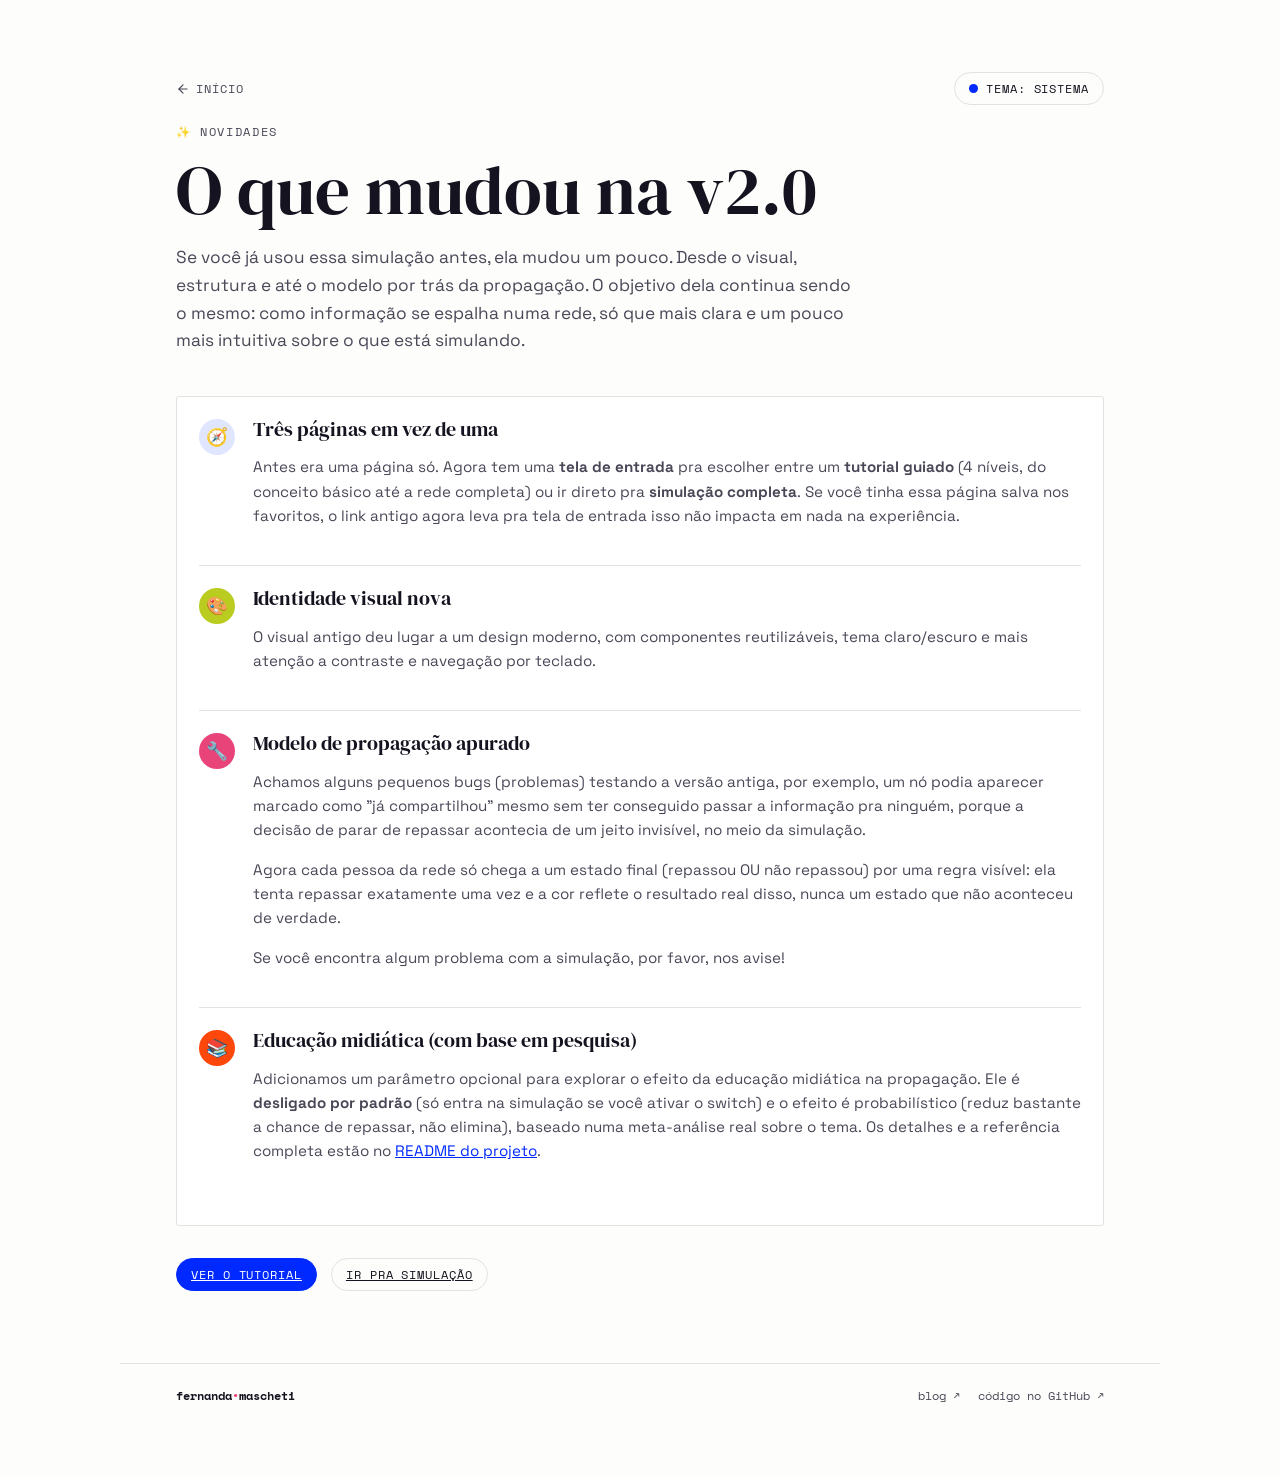
==== commit bb1045c2: "Revisa textos das páginas e adiciona lembrete de cores no tutorial Ajusta prosa em index, novidades " ====
--- a/novidades.html
+++ b/novidades.html
@@ -32,9 +32,9 @@
   <span class="eyebrow">✨ Novidades</span>
   <h1>O que mudou na v2.0</h1>
   <p class="lede">
-    Se você já usou essa simulação antes, ela mudou bastante — visual, estrutura e até o modelo por trás da
-    propagação. Continua sendo a mesma ferramenta, sobre o mesmo assunto (como informação se espalha numa rede),
-    só que mais clara e um pouco mais honesta sobre o que está simulando.
+    Se você já usou essa simulação antes, ela mudou um pouco. Desde o visual, estrutura e até o modelo por trás da
+    propagação. O objetivo dela continua sendo o mesmo: como informação se espalha numa rede,
+    só que mais clara e um pouco mais intuitiva sobre o que está simulando.
   </p>
 </header>
 
@@ -48,7 +48,7 @@
         <p>Antes era uma página só. Agora tem uma <strong>tela de entrada</strong> pra escolher entre um
         <strong>tutorial guiado</strong> (4 níveis, do conceito básico até a rede completa) ou ir direto pra
         <strong>simulação completa</strong>. Se você tinha essa página salva nos favoritos, o link antigo agora
-        leva pra tela de entrada — a simulação continua existindo, só mudou de endereço.</p>
+        leva pra tela de entrada isso não impacta em nada na experiência.</p>
       </div>
     </div>
 
@@ -56,30 +56,31 @@
       <div class="novidade-marca" style="background:var(--lime); color:var(--lime-ink);">🎨</div>
       <div class="novidade-corpo">
         <h3>Identidade visual nova</h3>
-        <p>O visual antigo (roxo/laranja, fonte serifada) deu lugar a um design system consistente, com
-        componentes reutilizáveis, tema claro/escuro, e mais atenção a contraste e navegação por teclado.</p>
+        <p>O visual antigo deu lugar a um design moderno, com
+        componentes reutilizáveis, tema claro/escuro e mais atenção a contraste e navegação por teclado.</p>
       </div>
     </div>
 
     <div class="novidade">
       <div class="novidade-marca" style="background:var(--pink); color:var(--pink-ink);">🔧</div>
       <div class="novidade-corpo">
-        <h3>Modelo de propagação mais claro</h3>
-        <p>Achamos um problema real testando a versão antiga: um nó podia aparecer marcado como "já compartilhou"
-        mesmo sem ter conseguido passar a informação pra ninguém — porque a decisão de parar de repassar
+        <h3>Modelo de propagação apurado</h3>
+        <p>Achamos alguns pequenos bugs (problemas) testando a versão antiga, por exemplo, um nó podia aparecer marcado como "já compartilhou"
+        mesmo sem ter conseguido passar a informação pra ninguém, porque a decisão de parar de repassar
         acontecia de um jeito invisível, no meio da simulação.</p>
-        <p>Agora cada pessoa da rede só chega a um estado final (repassou / não repassou) por uma regra visível:
-        ela tenta repassar exatamente uma vez, e a cor reflete o resultado real disso — nunca um estado que não
-        aconteceu de verdade.</p>
+        <p>Agora cada pessoa da rede só chega a um estado final (repassou OU não repassou) por uma regra visível:
+        ela tenta repassar exatamente uma vez e a cor reflete o resultado real disso, nunca um estado que não
+        aconteceu de verdade. </p>
+        <p>Se você encontra algum problema com a simulação, por favor, nos avise!</p>
       </div>
     </div>
 
     <div class="novidade">
       <div class="novidade-marca" style="background:var(--amber); color:var(--amber-ink);">📚</div>
       <div class="novidade-corpo">
-        <h3>Educação midiática, com base em pesquisa</h3>
-        <p>Adicionamos um parâmetro opcional pra explorar o efeito da educação midiática na propagação. Ele é
-        <strong>desligado por padrão</strong> — só entra na simulação se você ativar o switch — e o efeito é
+        <h3>Educação midiática (com base em pesquisa)</h3>
+        <p>Adicionamos um parâmetro opcional para explorar o efeito da educação midiática na propagação. Ele é
+        <strong>desligado por padrão</strong> (só entra na simulação se você ativar o switch) e o efeito é
         probabilístico (reduz bastante a chance de repassar, não elimina), baseado numa meta-análise real sobre
         o tema. Os detalhes e a referência completa estão no
         <a href="https://github.com/femascheti/simulador-propagacao-informacao#-referência-científica">README do projeto</a>.</p>
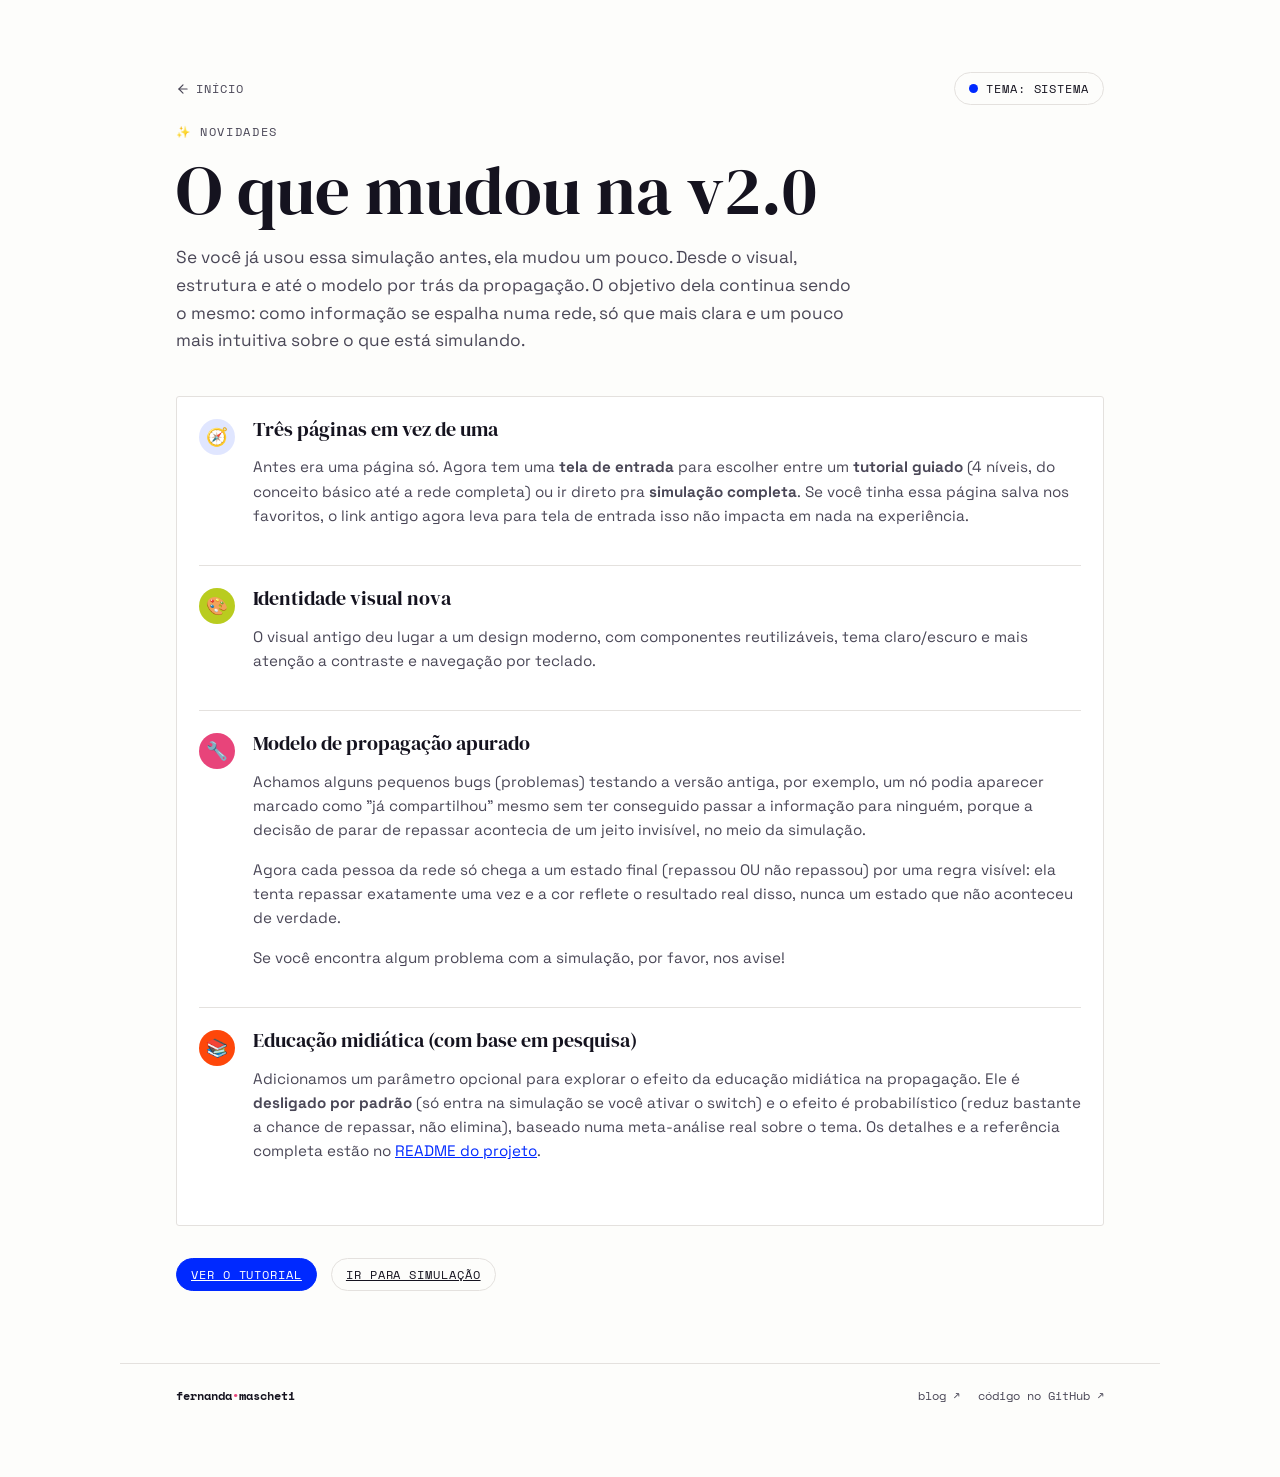
==== commit 740caeb0: "Revisão de textos das paginas" ====
--- a/novidades.html
+++ b/novidades.html
@@ -45,10 +45,10 @@
       <div class="novidade-marca" style="background:hsl(228 100% 50% / .12); color:var(--brand-blue);">🧭</div>
       <div class="novidade-corpo">
         <h3>Três páginas em vez de uma</h3>
-        <p>Antes era uma página só. Agora tem uma <strong>tela de entrada</strong> pra escolher entre um
+        <p>Antes era uma página só. Agora tem uma <strong>tela de entrada</strong> para escolher entre um
         <strong>tutorial guiado</strong> (4 níveis, do conceito básico até a rede completa) ou ir direto pra
         <strong>simulação completa</strong>. Se você tinha essa página salva nos favoritos, o link antigo agora
-        leva pra tela de entrada isso não impacta em nada na experiência.</p>
+        leva para tela de entrada isso não impacta em nada na experiência.</p>
       </div>
     </div>
 
@@ -66,7 +66,7 @@
       <div class="novidade-corpo">
         <h3>Modelo de propagação apurado</h3>
         <p>Achamos alguns pequenos bugs (problemas) testando a versão antiga, por exemplo, um nó podia aparecer marcado como "já compartilhou"
-        mesmo sem ter conseguido passar a informação pra ninguém, porque a decisão de parar de repassar
+        mesmo sem ter conseguido passar a informação para ninguém, porque a decisão de parar de repassar
         acontecia de um jeito invisível, no meio da simulação.</p>
         <p>Agora cada pessoa da rede só chega a um estado final (repassou OU não repassou) por uma regra visível:
         ela tenta repassar exatamente uma vez e a cor reflete o resultado real disso, nunca um estado que não
@@ -91,7 +91,7 @@
 
   <div class="novidades-footer-nav">
     <a class="btn-pill primary focus-ring" href="tutorial.html">Ver o tutorial</a>
-    <a class="btn-pill focus-ring" href="simulacao.html">Ir pra simulação</a>
+    <a class="btn-pill focus-ring" href="simulacao.html">Ir para simulação</a>
   </div>
 </main>
 
